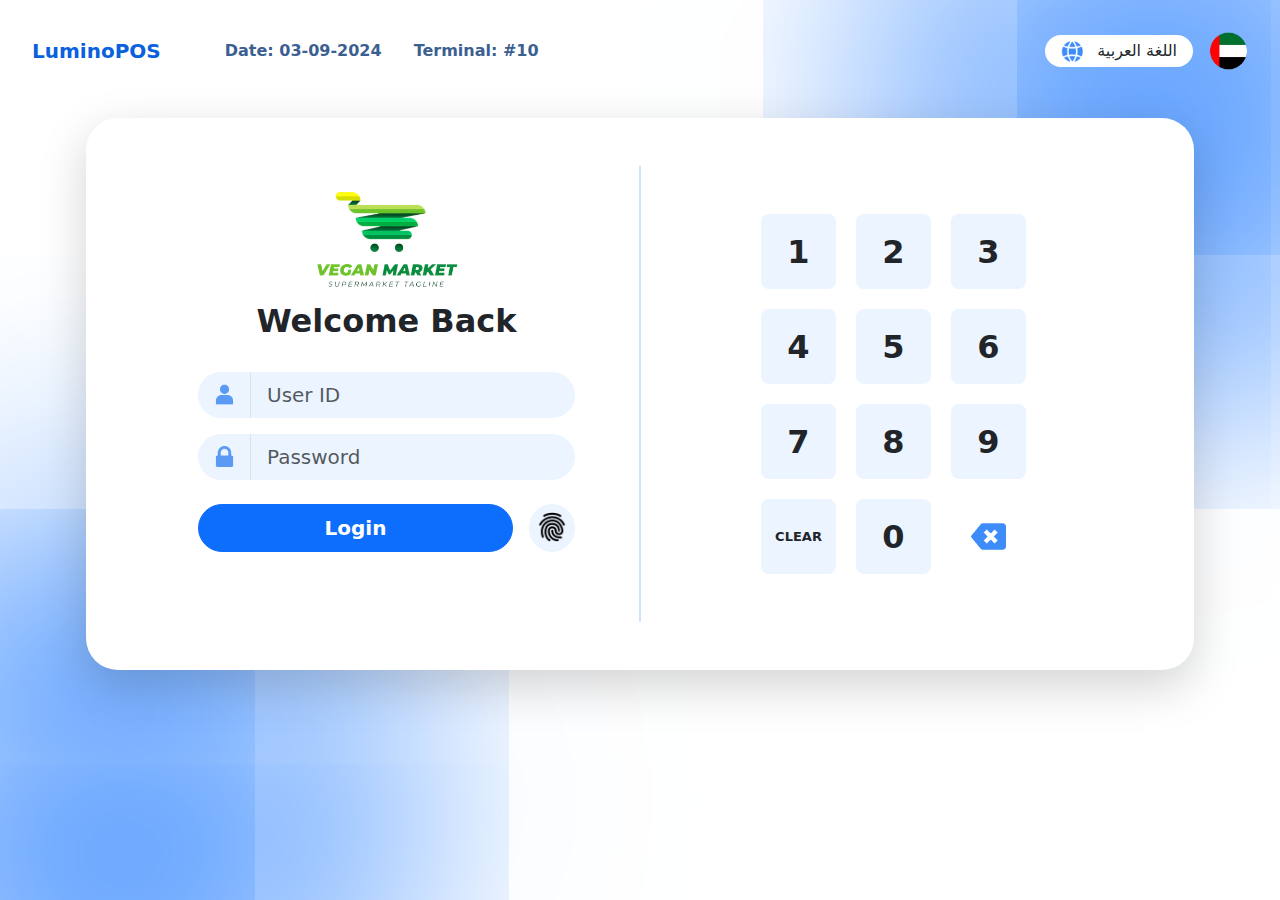
==== index.html @ 07828ec7 "first commit" ====
<!doctype html>
<html lang="en">

<head>
    <meta charset="utf-8">
    <meta name="viewport" content="width=device-width, initial-scale=1">
    <title>Home</title>
    <link href="https://cdn.jsdelivr.net/npm/bootstrap@5.3.3/dist/css/bootstrap.min.css" rel="stylesheet"
        integrity="sha384-QWTKZyjpPEjISv5WaRU9OFeRpok6YctnYmDr5pNlyT2bRjXh0JMhjY6hW+ALEwIH" crossorigin="anonymous">
    <link rel="stylesheet" href="css/style.css">
</head>

<body>
    <div class="top-right-circle">
    </div>
    <div class="bottom-left-circle">
    </div>
    <header class="p-3">
        <nav class="d-flex align-items-center p-3">
            <div class="d-flex align-items-center left">
                <p class="h5 text-blue me-5">LuminoPOS</p>
                <div class="d-flex align-items-center info-box">
                    <p class="text-dark-blue mx-3">Date: 03-09-2024</p>
                    <p class="text-dark-blue mx-3">Terminal: #10</p>
                </div>
            </div>
            <div class="d-flex align-items-center right ms-auto">
                <div class="language-card px-3 py-1 me-3 rounded-5 bg-white">
                    <img src="images/lang.png" alt="language" class="lang-icon me-2">
                    <p class="d-inline">اللغة العربية</p>
                </div>
                <img src="images/country.png" alt="flag" class="country-icon">
            </div>
        </nav>
    </header>
    <!-- <div class="hidden-div">
        This is a hidden div with a visible box-shadow.
    </div> -->
    <main class="container p-3">
        <div class="p-5 rounded-5 d-flex bg-white shadow-lg mb-5 my-card">
            <div class="left-card w-50 p-2 px-5 text-center">
                <img src="images/logo-1.png" alt="logo" class="logo">
                <p class="h2 fw-bold mt-2">Welcome Back</p>
                <form action="" class="p-3 mt-3 my-form">
                    <div class="input-group input-group-lg">
                        <span class="input-group-text rounded-start-pill bg-l-blue border-0"
                            id="inputGroup-sizing-lg"><img src="images/user.png" alt="id" class="txt-icon"></span>
                        <input type="text" class="form-control rounded-end-pill bg-l-blue border-0 border-start"
                            aria-label="Sizing example input" aria-describedby="inputGroup-sizing-lg"
                            placeholder="User ID">
                    </div>
                    <div class="input-group input-group-lg mt-3">
                        <span class="input-group-text rounded-start-pill bg-l-blue border-0"
                            id="inputGroup-sizing-lg"><img src="images/padlock.png" alt="id" class="txt-icon"></span>
                        <input type="password" class="form-control rounded-end-pill bg-l-blue border-0 border-start"
                            aria-label="Sizing example input" aria-describedby="inputGroup-sizing-lg"
                            placeholder="Password">
                    </div>
                    <div class="d-flex mt-4">
                        <button type="submit"
                            class="btn btn-primary btn-lg w-100 rounded-pill me-3"><b>Login</b></button>
                        <div class="p-2 bg-l-blue rounded-circle"><img src="images/fingerprint.png" alt="fingerprint"
                                class="fingureprint"></div>
                    </div>
                </form>
            </div>
            <div class="line"></div>
            <div class="right-card w-50 p-5 text-center d-flex justify-content-center">
                <div class="grid-container">
                    <div class="grid-item dial-btn rounded-3">1</div>
                    <div class="grid-item dial-btn rounded-3">2</div>
                    <div class="grid-item dial-btn rounded-3">3</div>
                    <div class="grid-item dial-btn rounded-3">4</div>
                    <div class="grid-item dial-btn rounded-3">5</div>
                    <div class="grid-item dial-btn rounded-3">6</div>
                    <div class="grid-item dial-btn rounded-3">7</div>
                    <div class="grid-item dial-btn rounded-3">8</div>
                    <div class="grid-item dial-btn rounded-3">9</div>
                    <div class="grid-item dial-btn rounded-3 txt-clear">CLEAR</div>
                    <div class="grid-item dial-btn rounded-3">0</div>
                    <div class="grid-item dial-btn bg-white"><img src="images/delete.png" alt="delete"
                            class="delete-icon"></div>
                </div>
            </div>
        </div>
    </main>
    <script src="https://cdn.jsdelivr.net/npm/bootstrap@5.3.3/dist/js/bootstrap.bundle.min.js"
        integrity="sha384-YvpcrYf0tY3lHB60NNkmXc5s9fDVZLESaAA55NDzOxhy9GkcIdslK1eN7N6jIeHz"
        crossorigin="anonymous"></script>
</body>

</html>
---- css/style.css ----
.country-icon {
    height: 38px;
    width: 39px;
}

.text-blue {
    color: #0961de;
    margin: 0;
    font-weight: bold;
}

.text-dark-blue {
    color: #3c5f91;
    margin: 0;
    font-weight: bold;
}

.lang-icon {
    height: 23px;
    width: 23px;
}

.top-right-circle {
    width: 1px;
    height: 1px;
    top: -200px;
    right: -200px;
    position: absolute;
    z-index: -1;
    border-radius: 50%;
    box-shadow: -300px 300px 300px 300px #61a2ff;
}

.bottom-left-circle {
    width: 1px;
    height: 1px;
    background: #000;
    bottom: -100px;
    left: -190px;
    position: absolute;
    z-index: -1;
    border-radius: 50%;
    box-shadow: 300px -200px 300px 300px #61a2ff;
}

.logo {
    width: 142px;
}

.txt-icon {
    height: 21px;
}

.fingureprint {
    height: 30px;
}

.bg-l-blue {
    background-color: #ebf4ff;
}

.line {
    width: 2px;
    background-color: #cfe3ff;
}

.dial-btn {
    font-size: xx-large;
    font-weight: bold;
    background-color: #ebf4ff;
    width: 75px;
    height: 75px;
    display: flex;
    justify-content: center;
    align-items: center;
}

.grid-container {
    display: grid;
    grid-template-columns: 75px 75px 75px;
    column-gap: 20px;
    row-gap: 20px;
}

.txt-clear {
    font-size: small;
}

.delete-icon {
    height: 35px;
}

.my-card {
    box-shadow: 0 2px 20px 0 rgba(0, 0, 0, 0.137),
        0 6px 20px 0 rgba(0, 0, 0, 0.19);
    /* height: 70vh; */
}

@media only screen and (max-width: 720px) {
    .right-card,
    .line {
        display: none !important;
        visibility: hidden;
        width: 0;
        padding: 0;
    }

    .left-card {
        width: 100% !important;
        padding: 0px !important;
    }

    .my-form {
        padding: 0px !important;
    }

    .top-right-circle {
        width: 1px;
        height: 1px;
        top: -200px;
        right: -200px;
        position: absolute;
        z-index: -1;
        border-radius: 50%;
        box-shadow: -200px 200px 300px 200px #61a2ff;
    }

    .bottom-left-circle {
        width: 1px;
        height: 1px;
        background: #000;
        bottom: -100px;
        left: -190px;
        position: absolute;
        z-index: -1;
        border-radius: 50%;
        box-shadow: 200px -200px 300px 200px #61a2ff;
    }

    .info-box {
        display: none !important;
    }

    .country-icon {
        display: none !important;
    }

    .container {
        height: 80vh;
        display: flex;
        justify-content: center;
        align-items: center;
    }

    .my-card {
        display: inline-block;
        margin: 0 !important;
    }
}
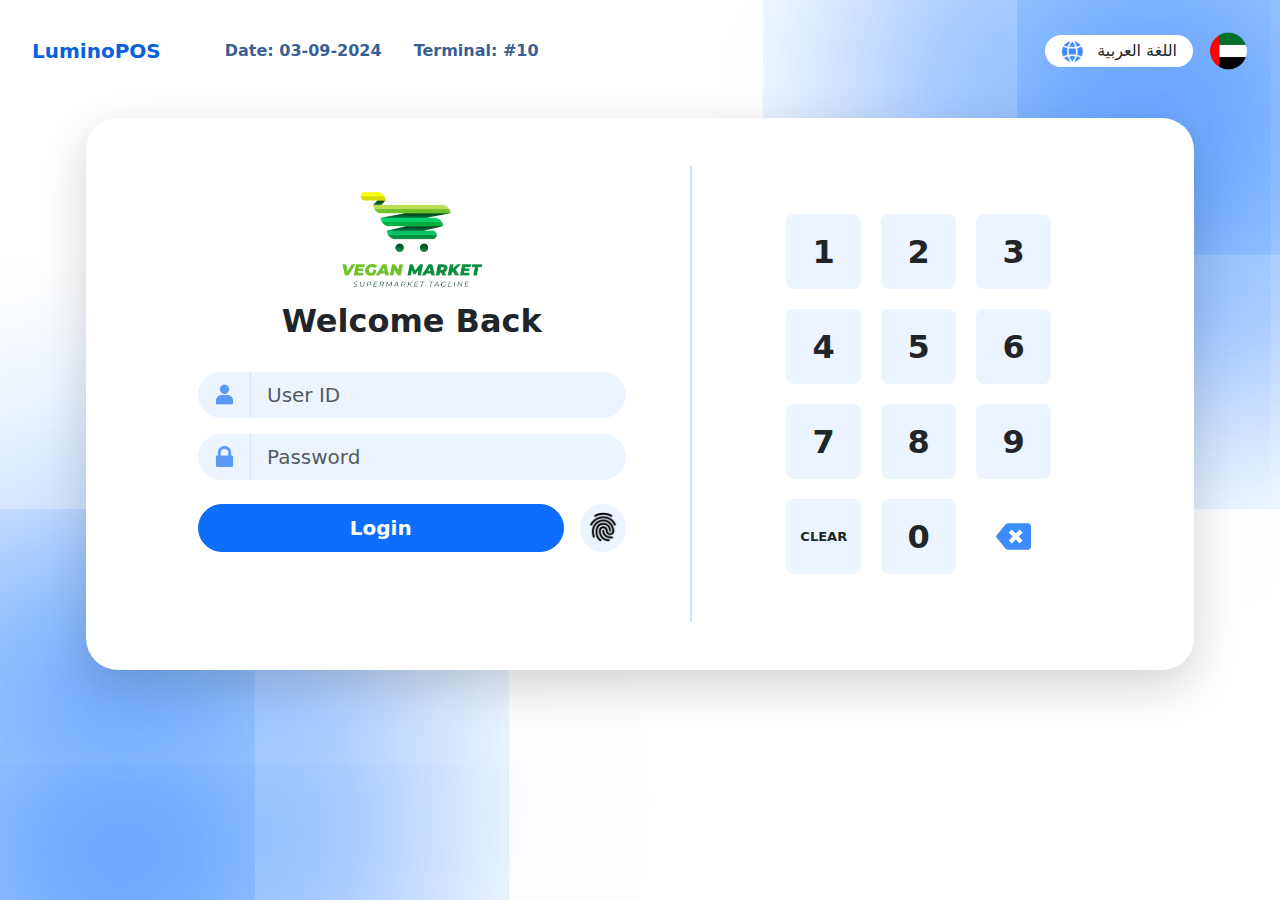
==== commit e17e1526: "update" ====
--- a/index.html
+++ b/index.html
@@ -8,13 +8,152 @@
     <link href="https://cdn.jsdelivr.net/npm/bootstrap@5.3.3/dist/css/bootstrap.min.css" rel="stylesheet"
         integrity="sha384-QWTKZyjpPEjISv5WaRU9OFeRpok6YctnYmDr5pNlyT2bRjXh0JMhjY6hW+ALEwIH" crossorigin="anonymous">
     <link rel="stylesheet" href="css/style.css">
+    <style>
+        .country-icon {
+            height: 38px;
+            width: 39px;
+        }
+
+        .text-blue {
+            color: #0961de;
+            margin: 0;
+            font-weight: bold;
+        }
+
+        .text-dark-blue {
+            color: #3c5f91;
+            margin: 0;
+            font-weight: bold;
+        }
+
+        .lang-icon {
+            height: 23px;
+            width: 23px;
+        }
+
+        .top-right-circle {
+            width: 1px;
+            height: 1px;
+            top: -200px;
+            right: -200px;
+            position: absolute;
+            z-index: -1;
+            border-radius: 50%;
+            box-shadow: -300px 300px 300px 300px #61a2ff;
+        }
+
+        .bottom-left-circle {
+            width: 1px;
+            height: 1px;
+            background: #000;
+            bottom: -100px;
+            left: -190px;
+            position: absolute;
+            z-index: -1;
+            border-radius: 50%;
+            box-shadow: 300px -200px 300px 300px #61a2ff;
+        }
+
+        .logo {
+            width: 142px;
+        }
+
+        .txt-icon {
+            height: 21px;
+        }
+
+        .fingureprint {
+            height: 30px;
+        }
+
+        .bg-l-blue {
+            background-color: #ebf4ff;
+        }
+
+        .line {
+            width: 2px;
+            background-color: #cfe3ff;
+        }
+
+        .dial-btn {
+            font-size: xx-large;
+            font-weight: bold;
+            background-color: #ebf4ff;
+            width: 75px;
+            height: 75px;
+            display: flex;
+            justify-content: center;
+            align-items: center;
+        }
+
+        .grid-container {
+            display: grid;
+            grid-template-columns: repeat(3, 75px);
+            column-gap: 20px;
+            row-gap: 20px;
+        }
+
+        .txt-clear {
+            font-size: small;
+        }
+
+        .delete-icon {
+            height: 35px;
+        }
+
+        .my-card {
+            box-shadow: 0 2px 20px 0 rgba(0, 0, 0, 0.137), 0 6px 20px 0 rgba(0, 0, 0, 0.19);
+        }
+
+        @media (max-width: 992px) {
+            .left-card {
+                width: 100% !important;
+            }
+
+            .line,
+            .right-card {
+                display: none !important;
+            }
+
+            .grid-container {
+                grid-template-columns: repeat(3, 1fr);
+            }
+        }
+
+        @media (max-width: 720px) {
+
+            .info-box,
+            .country-icon {
+                display: none;
+            }
+
+            .text-blue {
+                margin-right: auto !important;
+            }
+
+            .container {
+                height: 80vh;
+                display: flex;
+                justify-content: center;
+                align-items: center;
+            }
+
+            .my-card {
+                display: inline-block;
+                margin: 0 !important;
+                width: 100%;
+            }
+
+            .grid-container {
+                grid-template-columns: repeat(3, 1fr);
+            }
+        }
+    </style>
 </head>
 
 <body>
-    <div class="top-right-circle">
-    </div>
-    <div class="bottom-left-circle">
-    </div>
+    <div class="top-right-circle"></div>
+    <div class="bottom-left-circle"></div>
     <header class="p-3">
         <nav class="d-flex align-items-center p-3">
             <div class="d-flex align-items-center left">
@@ -33,25 +172,24 @@
             </div>
         </nav>
     </header>
-    <!-- <div class="hidden-div">
-        This is a hidden div with a visible box-shadow.
-    </div> -->
     <main class="container p-3">
-        <div class="p-5 rounded-5 d-flex bg-white shadow-lg mb-5 my-card">
-            <div class="left-card w-50 p-2 px-5 text-center">
+        <div class="p-5 rounded-5 d-flex bg-white shadow-lg my-card flex-wrap">
+            <div class="left-card  p-2 px-5 text-center flex-grow-1">
                 <img src="images/logo-1.png" alt="logo" class="logo">
                 <p class="h2 fw-bold mt-2">Welcome Back</p>
                 <form action="" class="p-3 mt-3 my-form">
-                    <div class="input-group input-group-lg">
-                        <span class="input-group-text rounded-start-pill bg-l-blue border-0"
-                            id="inputGroup-sizing-lg"><img src="images/user.png" alt="id" class="txt-icon"></span>
+                    <div class="input-group input-group-lg mb-3">
+                        <span class="input-group-text rounded-start-pill bg-l-blue border-0" id="inputGroup-sizing-lg">
+                            <img src="images/user.png" alt="id" class="txt-icon">
+                        </span>
                         <input type="text" class="form-control rounded-end-pill bg-l-blue border-0 border-start"
                             aria-label="Sizing example input" aria-describedby="inputGroup-sizing-lg"
                             placeholder="User ID">
                     </div>
-                    <div class="input-group input-group-lg mt-3">
-                        <span class="input-group-text rounded-start-pill bg-l-blue border-0"
-                            id="inputGroup-sizing-lg"><img src="images/padlock.png" alt="id" class="txt-icon"></span>
+                    <div class="input-group input-group-lg mb-3">
+                        <span class="input-group-text rounded-start-pill bg-l-blue border-0" id="inputGroup-sizing-lg">
+                            <img src="images/padlock.png" alt="id" class="txt-icon">
+                        </span>
                         <input type="password" class="form-control rounded-end-pill bg-l-blue border-0 border-start"
                             aria-label="Sizing example input" aria-describedby="inputGroup-sizing-lg"
                             placeholder="Password">
@@ -59,13 +197,14 @@
                     <div class="d-flex mt-4">
                         <button type="submit"
                             class="btn btn-primary btn-lg w-100 rounded-pill me-3"><b>Login</b></button>
-                        <div class="p-2 bg-l-blue rounded-circle"><img src="images/fingerprint.png" alt="fingerprint"
-                                class="fingureprint"></div>
+                        <div class="p-2 bg-l-blue rounded-circle">
+                            <img src="images/fingerprint.png" alt="fingerprint" class="fingureprint">
+                        </div>
                     </div>
                 </form>
             </div>
-            <div class="line"></div>
-            <div class="right-card w-50 p-5 text-center d-flex justify-content-center">
+            <div class="line d-none d-lg-block"></div>
+            <div class="right-card  p-5 text-center d-flex justify-content-center flex-grow-1">
                 <div class="grid-container">
                     <div class="grid-item dial-btn rounded-3">1</div>
                     <div class="grid-item dial-btn rounded-3">2</div>
@@ -78,8 +217,9 @@
                     <div class="grid-item dial-btn rounded-3">9</div>
                     <div class="grid-item dial-btn rounded-3 txt-clear">CLEAR</div>
                     <div class="grid-item dial-btn rounded-3">0</div>
-                    <div class="grid-item dial-btn bg-white"><img src="images/delete.png" alt="delete"
-                            class="delete-icon"></div>
+                    <div class="grid-item dial-btn bg-white">
+                        <img src="images/delete.png" alt="delete" class="delete-icon">
+                    </div>
                 </div>
             </div>
         </div>
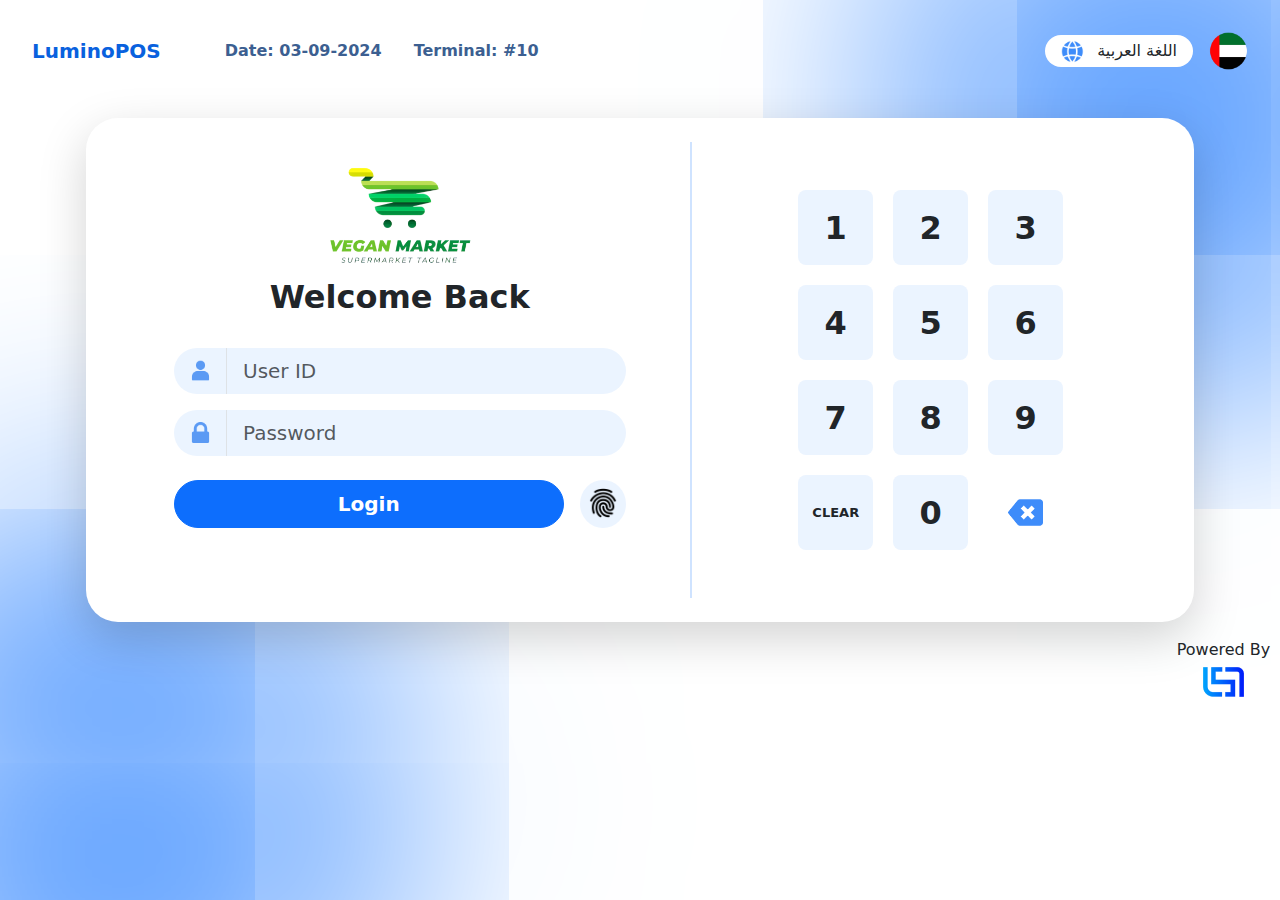
==== commit 6a70b351: "update" ====
--- a/index.html
+++ b/index.html
@@ -148,6 +148,27 @@
                 grid-template-columns: repeat(3, 1fr);
             }
         }
+
+        .logo-2 {
+            /* position: absolute; */
+            /* bottom: 10px; */
+            /* right: 0; */
+            display: flex; 
+            justify-content: end;
+        }
+
+        .logo-2>div{
+            text-align: center;
+        }
+
+        .logo-2>div > p {
+            margin: 0;
+        }
+
+        .logo-img-2 {
+            height: 40px;
+            margin-bottom: 5px;
+        }
     </style>
 </head>
 
@@ -173,7 +194,7 @@
         </nav>
     </header>
     <main class="container p-3">
-        <div class="p-5 rounded-5 d-flex bg-white shadow-lg my-card flex-wrap">
+        <div class="p-4 rounded-5 d-flex bg-white shadow-lg my-card flex-wrap">
             <div class="left-card  p-2 px-5 text-center flex-grow-1">
                 <img src="images/logo-1.png" alt="logo" class="logo">
                 <p class="h2 fw-bold mt-2">Welcome Back</p>
@@ -224,6 +245,12 @@
             </div>
         </div>
     </main>
+    <div class="logo-2">
+        <div>
+            <p>Powered By</p>
+        <img src="./images/Logo-2.png" class="logo-img-2" alt="">
+        </div>
+    </div>
     <script src="https://cdn.jsdelivr.net/npm/bootstrap@5.3.3/dist/js/bootstrap.bundle.min.js"
         integrity="sha384-YvpcrYf0tY3lHB60NNkmXc5s9fDVZLESaAA55NDzOxhy9GkcIdslK1eN7N6jIeHz"
         crossorigin="anonymous"></script>
